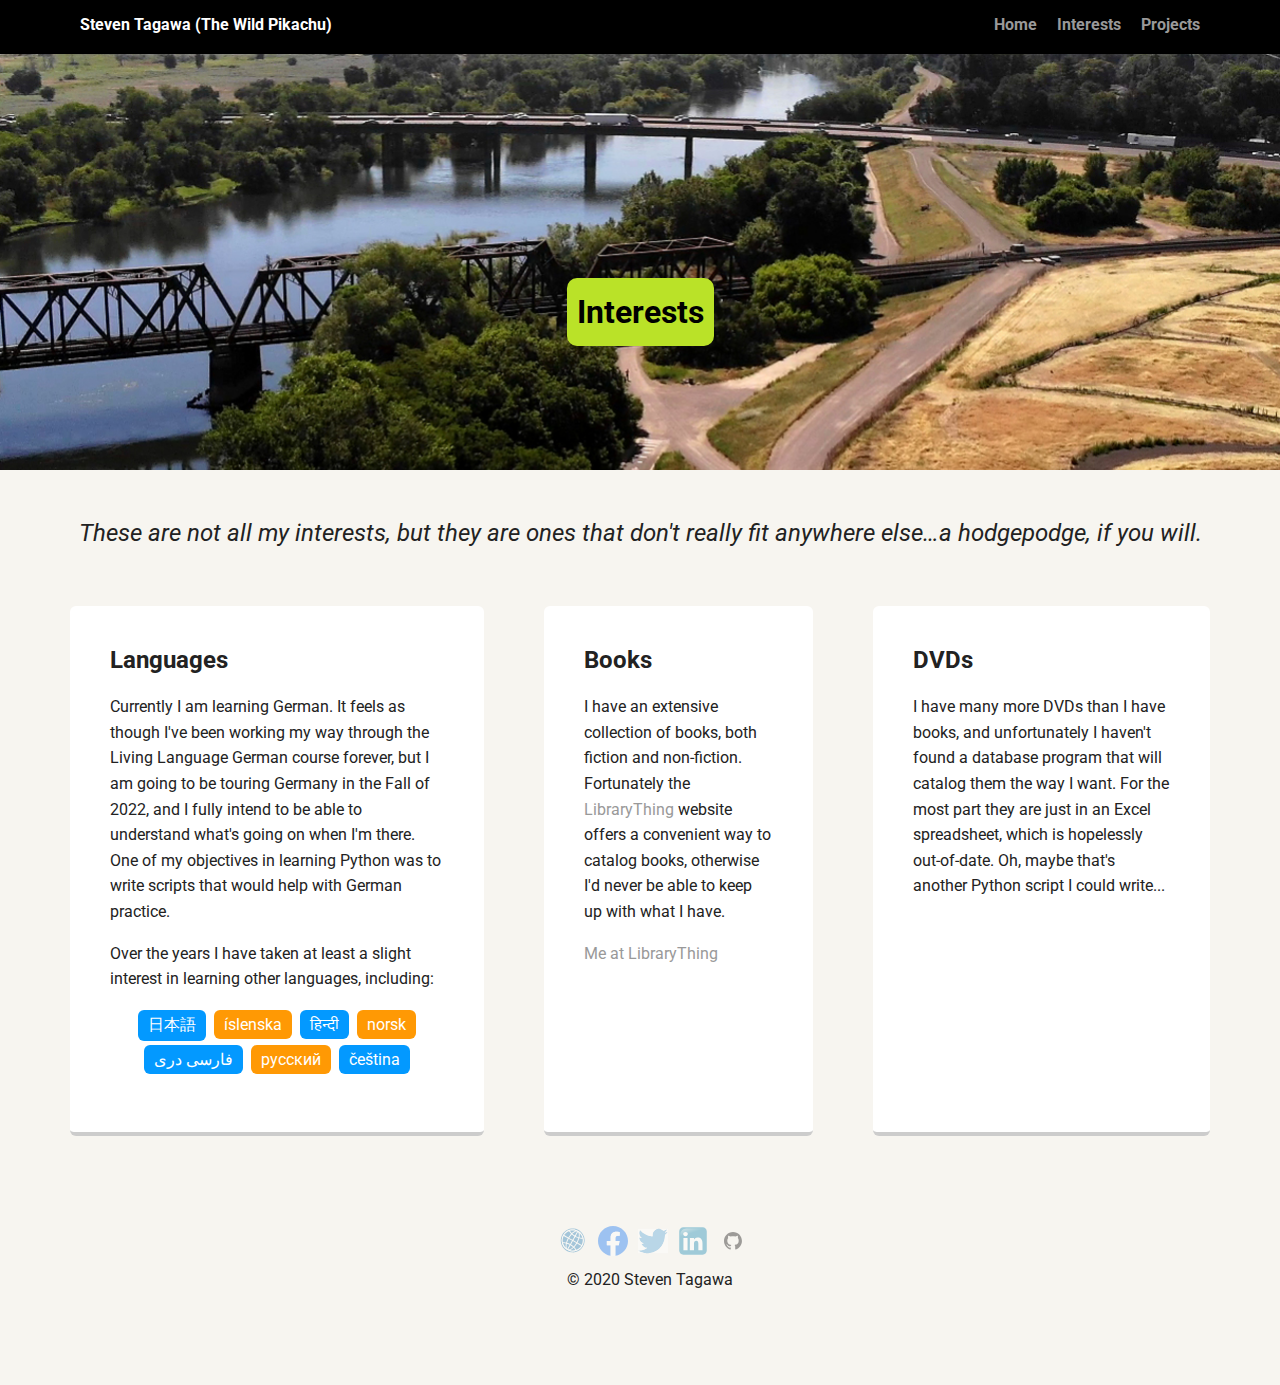
==== interests.html @ 7b4c5fdb "Initial commit" ====
<!doctype html>
<html lang="en">
<head>
  <meta charset="utf-8">
  <title>Steven Tagawa's Profile</title>
  <meta name="viewport" content="width=device-width, initial-scale=1.0">
  <link rel="stylesheet" href="styles.css">
  <link href="https://fonts.googleapis.com/css?family=Muli%7CRoboto:400,300,500,700,900" rel="stylesheet"></head>
  <body>

    <nav class="main-nav">
      <ul class="nav">
        <li class="name">Steven Tagawa (The Wild Pikachu)</li>
        <li><a href="index.html">Home</a></li>
        <li><a href="interests.html">Interests</a></li>
        <li><a href="projects.html">Projects</a></li>
      </ul>
    </nav>

    <header class="interests">
      <h1 class="tag title">Interests</h1>
    </header>

    <main>
      <p class="head-text">These are not all my interests, but they are ones that don't really fit anywhere else…a hodgepodge, if you will.</p>
      <div class="flex">
        <section class="card">
          <h2>Languages</h2>
          <p>Currently I am learning German.  It feels as though I've been working my way through the Living Language German course forever, but I am going to be touring Germany in the Fall of 2022, and I fully intend to be able to understand what's going on when I'm there.  One of my objectives in learning Python was to write scripts that would help with German practice.</p>
          <p>Over the years I have taken at least a slight interest in learning other languages, including:</p>
          <ul class="button-list">
            <li><a href="https://en.wikipedia.org/wiki/Japanese_language" class="button">日本語</a></li>
            <li><a href="https://en.wikipedia.org/wiki/Icelandic_language" class="button">íslenska</a></li>
            <li><a href="https://en.wikipedia.org/wiki/Hindi" class="button">हिन्दी</a></li>
            <li><a href="https://en.wikipedia.org/wiki/Norwegian_language" class="button">norsk</a></li>
            <li><a href="https://en.wikipedia.org/wiki/Dari" class="button">فارسی دری</a></li>
            <li><a href="https://en.wikipedia.org/wiki/Russian_language" class="button">русский</a></li>
            <li><a href="https://en.wikipedia.org/wiki/Czech_language" class="button">čeština</a></li>
          </ul>
        </section> 
        <section class="card">
          <h2>Books</h2>
          <p>I have an extensive collection of books, both fiction and non-fiction.  Fortunately the <a href="https://www.librarything.com/#">LibraryThing</a> website offers a convenient way to catalog books, otherwise I'd never be able to keep up with what I have.</p>
          <p><a href="https://www.librarything.com/profile/WildPikachu">Me at LibraryThing</a></p>
        </section> 
        <section class="card">
          <h2>DVDs</h2>
          <p>I have many more DVDs than I have books, and unfortunately I haven't found a database program that will catalog them the way I want.  For the most part they are just in an Excel spreadsheet, which is hopelessly out-of-date.  Oh, maybe that's another Python script I could write...</p>
        </section>
      </div>

    </main>
    <footer>
      <ul>
        <li><a href="http://www.wildpikachu.com" class="social www" target="_blank">Website</a></li>
        <li><a href="https://www.facebook.com/steven.tagawa.7" class="social facebook" target="_blank">Facebook</a></li>
        <li><a href="https://twitter.com/wildpikachu" class="social twitter" target="_blank">Twitter</a></li>
        <li><a href="https://www.linkedin.com/in/steven-tagawa-47742571/" class="social linkedin" target="_blank">LinkedIn</a></li>
        <li><a href="https://github.com/StevenTagawa" class="social github" target="_blank">Github</a></li>
      </ul>
      <p class="copyright">&#169; 2020 Steven Tagawa</p>
    </footer>
  </body>
  </html>
---- styles.css ----
/* Global Layout Set-up */
* { 
  box-sizing: border-box;
}
  
body {
  margin: 0;
  padding: 0;
  text-align: center;
  font-family: 'Roboto', sans-serif;
  color: #222;
  background: #f7f5f0;
}
/* Link Styles */

a {
  text-decoration: none;
  color: #999;
}
a.button {
  color: white;
}
a:hover {
  color: #6633ff;
}

/* Section Styles */

.main-nav {
  width: 100%;
  background: black;
  min-height: 30px;
  padding: 10px;
  position: fixed;
  text-align: center;
}
.nav {
  display: flex;
  justify-content: space-around;
  font-weight: 700;
  list-style-type: none;
  margin: 0 auto;
  padding: 0;
}

.nav .name {
    display: block;
    margin-right: auto;
    color: white;
}
.nav li {
  padding: 5px 10px 10px 10px;
}
.nav a {
  transition: all .5s;
}
.nav a:hover {
  color: white
}

header {
  text-align: center;
  padding-top: 60px;
  line-height: 1.5;
}
.index {
  background: url('images/sacramento2.jpg') no-repeat top center ;
  background-size: cover;
  overflow: hidden;
}
.interests {
  background: url('images/americanriver.jpg') no-repeat top center ;
  background-size: cover;
  overflow: hidden;
}
.projects {
  background: url('images/golden1center.jpg') no-repeat top center ;
  background-size: cover;
  overflow: hidden;
}
header .profile-image {
  margin-top: 50px;
  width: 150px;
  height: 150px;
  border-radius: 25%;
  border: 3px solid goldenrod;
  transition: all .5s;
}
header .profile-image:hover {
  transform: scale(0.1) translate(-25%, -75%);
}
.tag {
  background-color: #bae228;
  color: black;
  padding: 10px;
  border-radius: 10px;
  display: table;
  margin: 10px auto;
} 
.location {
  background-color: #222;
  color: #bae228;
}
.title {
  margin-top: 218px;
  transition: all .5s;
}
.card {
  margin: 30px;
  padding: 20px 40px 40px;
  max-width: 500px;
  text-align: left;
  background: #fff;
  border-bottom: 4px solid #ccc;
  border-radius: 6px;
  transition: all .5s;
}
.card:hover {
  border-color: #ff99ff;
}

ul.button-list {
  padding: 0;
  text-align: center;
}

.button-list li {
  border-radius: 6px;
  display: inline-block;
  background: #ff9904;
  color: white;
  padding: 5px 10px;
  margin: 2px;
}

.button-list li:nth-child(odd) {
  background: #0399ff;
}

footer {
  width: 100%;
  min-height: 30px;
  padding: 20px 0 40px 20px;
}

footer .copyright {
  top: -8px;
  font-size: .75em;
}

footer ul {
  list-style-type: none;
  margin: 0;
  padding: 0;
}

footer ul li {
  display: inline-block;
}

a.social {
  display: inline-block;
  text-indent: -9999px;
  margin-left: 5px;
  width: 30px;
  height: 30px;
  background-size: 30px 30px;
  opacity: .4;
  transition: all .5s;
}
a.www {
  background-image: url(images/www.svg);
}
a.facebook {
  background-image: url(images/Facebook_f_logo__2019_.svg);
}
a.twitter {
  background-image: url(images/twitter-logo-svg-vector.svg);
}
a.linkedin {
  background-image: url(images/Linkedin_icon.svg);
}
a.github {
  background-image: url(images/Ei-sc-github.svg);
}
a.social:hover {
  opacity: 1;
}
.clearfix {
  clear: both;
}

/* Styles for larger screens */
@media screen and (min-width: 720px) {
  
  .flex {
      display: -ms-flexbox;      /* TWEENER - IE 10 */
      display: flex; 
      max-width: 1200px;
      -ms-flex-pack: distribute;
      justify-content: space-around;
      margin: 0 auto;
  }

  .vertical {
/*    flex-direction: column; */
    flex-wrap: wrap;
  }

  header {
    min-height: 470px;
  }

  .nav {
    max-width: 1200px;
    padding: 0 30px;
  }


  main {
    padding-top: 20px;
  }

  main p {
    line-height: 1.6em;
  }

  .head-text {
    font-size: x-large;
    font-style: oblique;
  }

  footer {
    font-size: 1.3em;
    max-width: 1200px;
    margin: 40px auto;
  }

}
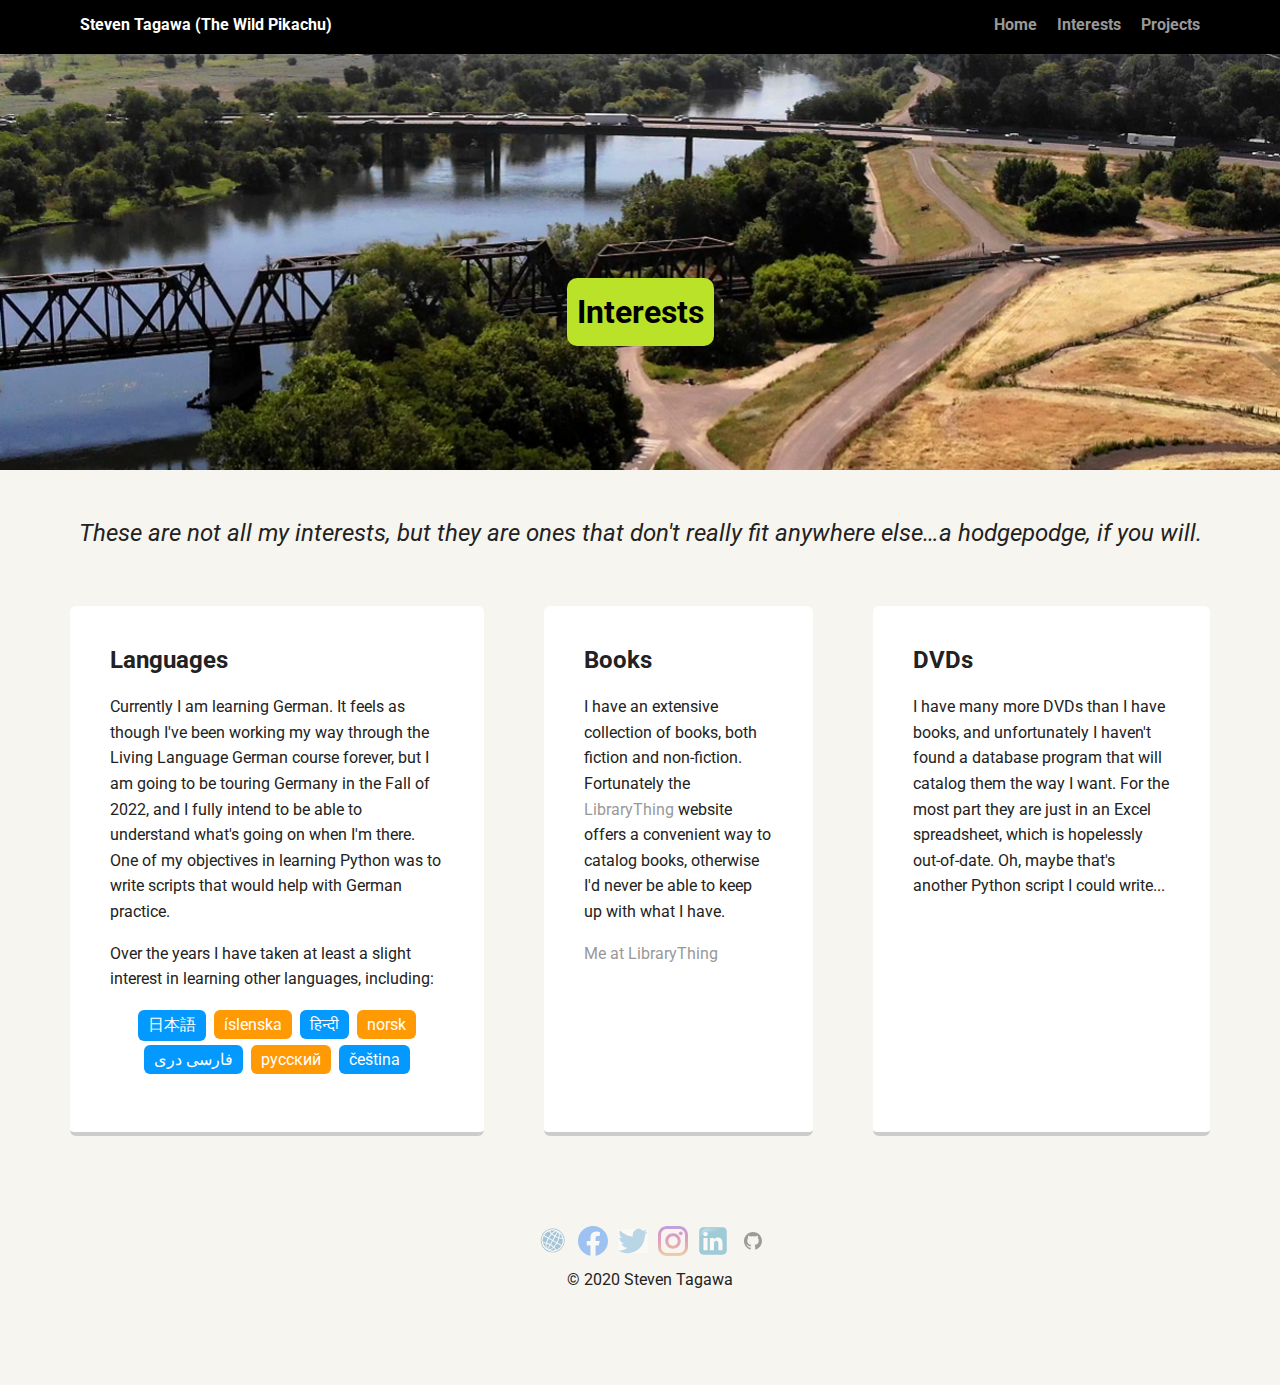
==== commit 79c10939: "Additional content added" ====
--- a/interests.html
+++ b/interests.html
@@ -55,6 +55,7 @@
         <li><a href="http://www.wildpikachu.com" class="social www" target="_blank">Website</a></li>
         <li><a href="https://www.facebook.com/steven.tagawa.7" class="social facebook" target="_blank">Facebook</a></li>
         <li><a href="https://twitter.com/wildpikachu" class="social twitter" target="_blank">Twitter</a></li>
+        <li><a href="https://www.instagram.com/steventagawa/" class="social instagram" target="_blank">Instagram</a></li>
         <li><a href="https://www.linkedin.com/in/steven-tagawa-47742571/" class="social linkedin" target="_blank">LinkedIn</a></li>
         <li><a href="https://github.com/StevenTagawa" class="social github" target="_blank">Github</a></li>
       </ul>
--- a/styles.css
+++ b/styles.css
@@ -119,6 +119,10 @@
   border-color: #ff99ff;
 }
 
+.cen {
+  text-align: center;
+}
+
 ul.button-list {
   padding: 0;
   text-align: center;
@@ -176,6 +180,9 @@
 }
 a.twitter {
   background-image: url(images/twitter-logo-svg-vector.svg);
+}
+a.instagram {
+  background-image: url(images/029-instagram.svg);
 }
 a.linkedin {
   background-image: url(images/Linkedin_icon.svg);
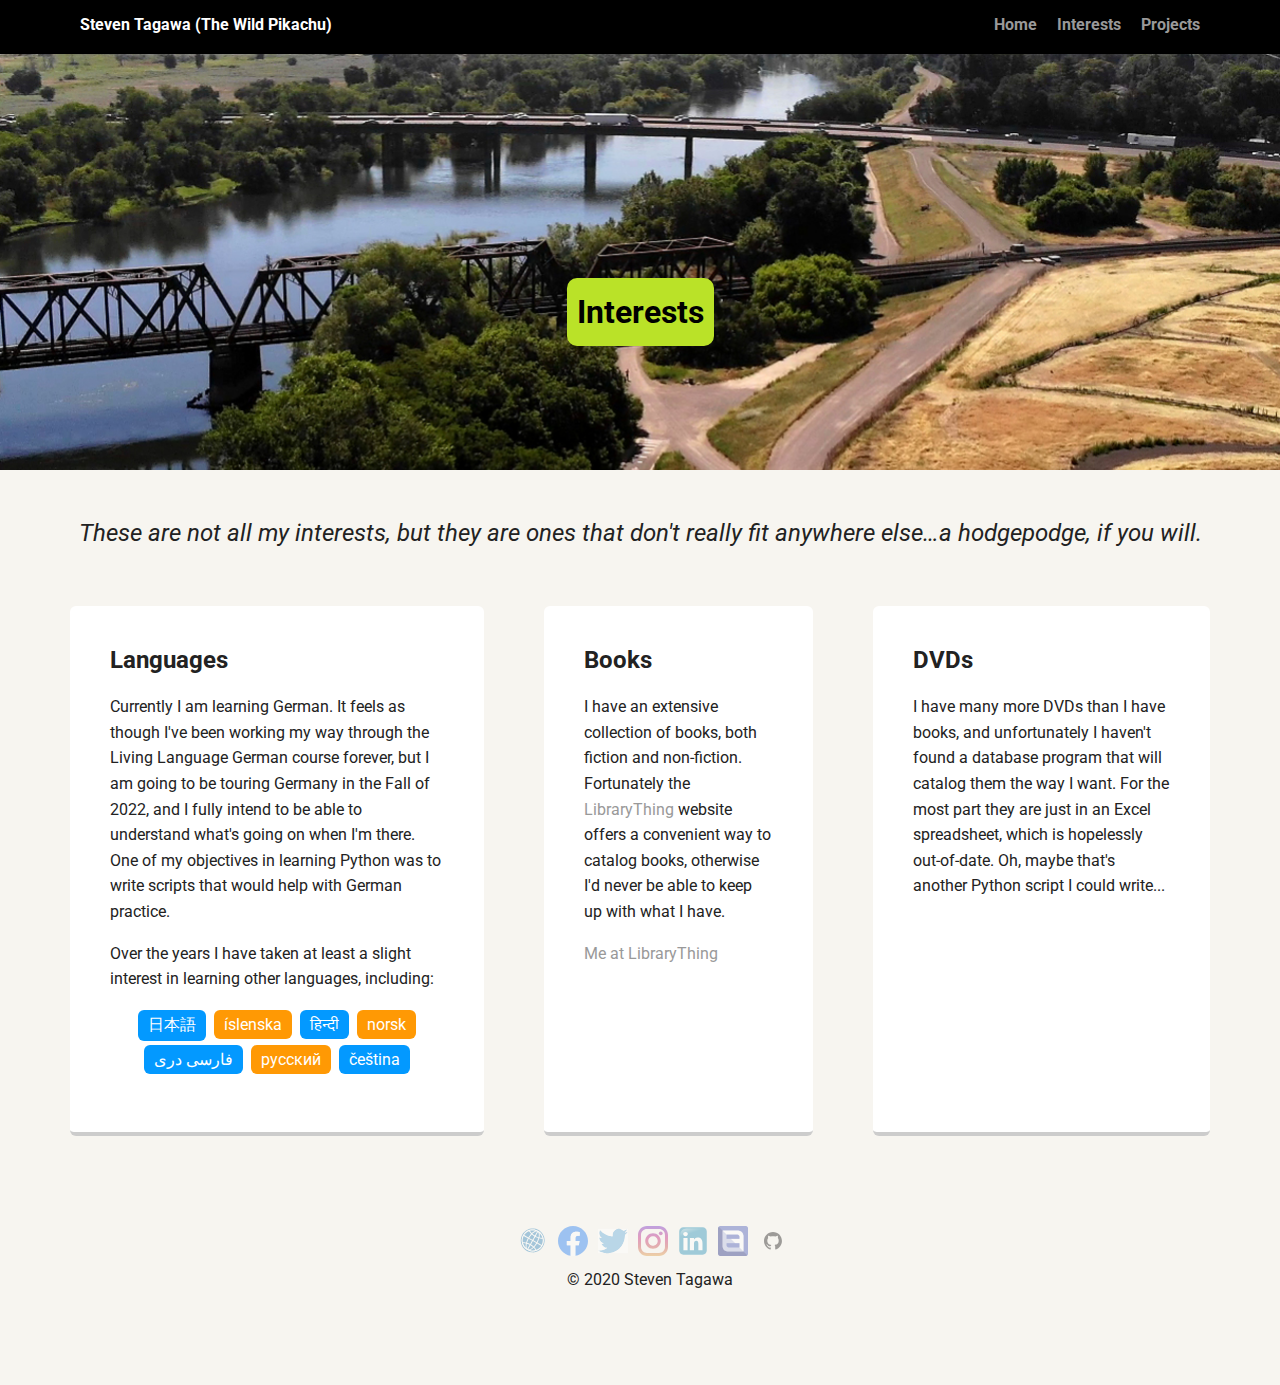
==== commit 26937cf1: "Additional content added" ====
--- a/interests.html
+++ b/interests.html
@@ -57,6 +57,7 @@
         <li><a href="https://twitter.com/wildpikachu" class="social twitter" target="_blank">Twitter</a></li>
         <li><a href="https://www.instagram.com/steventagawa/" class="social instagram" target="_blank">Instagram</a></li>
         <li><a href="https://www.linkedin.com/in/steven-tagawa-47742571/" class="social linkedin" target="_blank">LinkedIn</a></li>
+        <li><a href="https://www.fanfiction.net/u/73108/Wild-Pikachu" class="social fanfiction" target="_blank">FanFiction.net</a></li>
         <li><a href="https://github.com/StevenTagawa" class="social github" target="_blank">Github</a></li>
       </ul>
       <p class="copyright">&#169; 2020 Steven Tagawa</p>
--- a/styles.css
+++ b/styles.css
@@ -187,6 +187,9 @@
 a.linkedin {
   background-image: url(images/Linkedin_icon.svg);
 }
+a.fanfiction {
+  background-image: url(images/WXbuqyjo_400x400.jpg);
+}
 a.github {
   background-image: url(images/Ei-sc-github.svg);
 }
